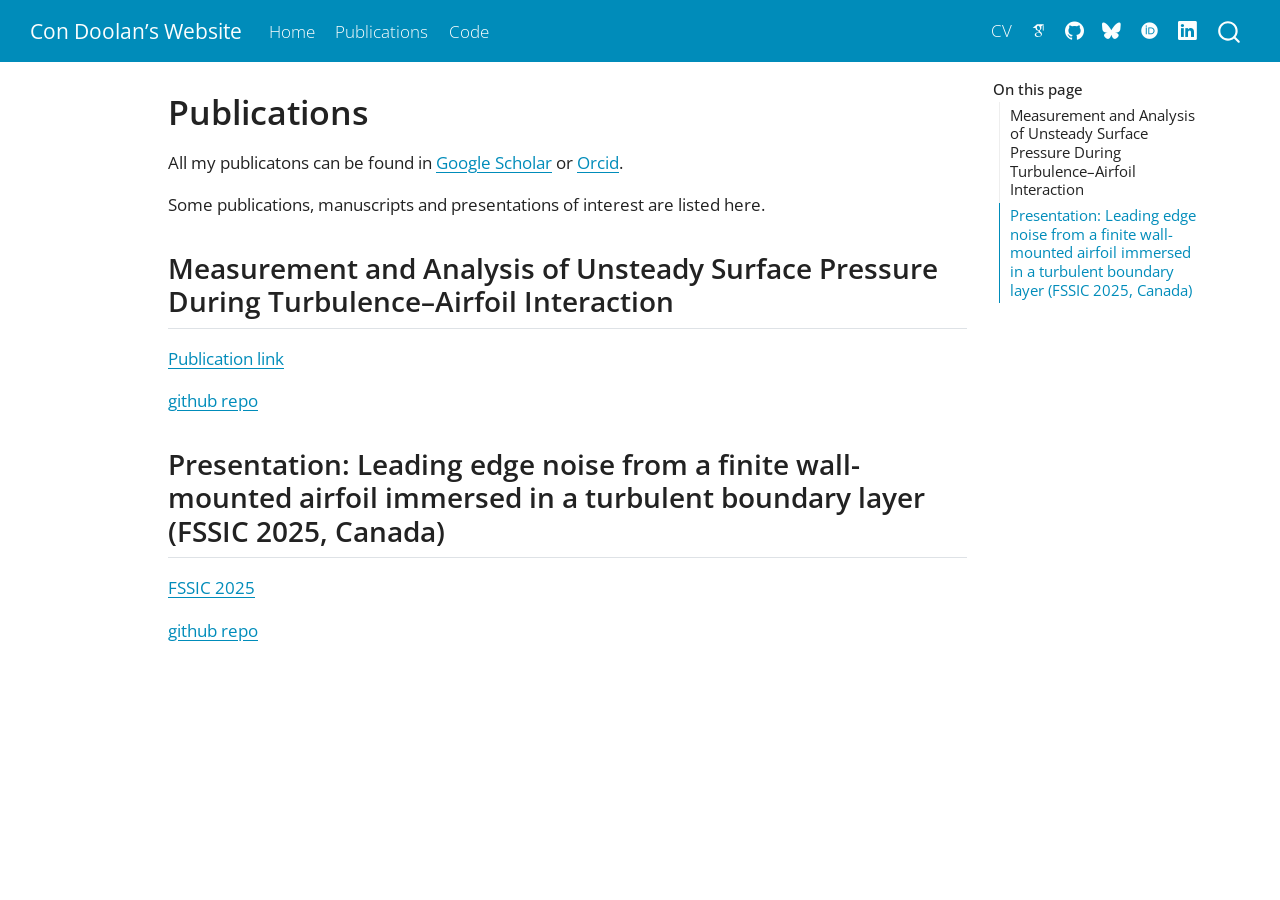
==== docs/papers.html @ ae66704a "Publish site to docs/" ====
<!DOCTYPE html>
<html xmlns="http://www.w3.org/1999/xhtml" lang="en" xml:lang="en"><head>

<meta charset="utf-8">
<meta name="generator" content="quarto-1.10.18">

<meta name="viewport" content="width=device-width, initial-scale=1.0, user-scalable=yes">

<meta name="author" content="Prof Con Doolan">
<meta name="description" content="Academic Website for Con Doolan">

<title>Publications – Con Doolan’s Website</title>
<style>
/* Default styles provided by pandoc.
** See https://pandoc.org/MANUAL.html#variables-for-html for config info.
*/
span.smallcaps{font-variant: small-caps;}
div.columns{display: flex; gap: 1.5em;}
div.column{flex: auto;}
@media screen {
div.columns{gap: min(4vw, 1.5em);}
div.column{overflow-x: auto;}
}
div.hanging-indent{margin-left: 1.5em; text-indent: -1.5em;}
ul.task-list{list-style: none;}
ul.task-list li input[type="checkbox"] {
  width: 0.8em;
  margin: 0 0.8em 0.2em -1em; /* quarto-specific, see https://github.com/quarto-dev/quarto-cli/issues/4556 */ 
  vertical-align: middle;
}
</style>


<script src="site_libs/quarto-nav/quarto-nav.js"></script>
<script src="site_libs/quarto-nav/headroom.min.js"></script>
<script src="site_libs/clipboard/clipboard.min.js"></script>
<script src="site_libs/quarto-search/autocomplete.umd.js"></script>
<script src="site_libs/quarto-search/fuse.min.js"></script>
<script src="site_libs/quarto-search/quarto-search.js"></script>
<meta name="quarto:offset" content="./">
<script src="site_libs/quarto-html/quarto.js" type="module"></script>
<script src="site_libs/quarto-html/tabsets/tabsets.js" type="module"></script>
<script src="site_libs/quarto-html/popper.min.js"></script>
<script src="site_libs/quarto-html/tippy.umd.min.js"></script>
<script src="site_libs/quarto-html/anchor.min.js"></script>
<link href="site_libs/quarto-html/tippy.css" rel="stylesheet">
<link href="site_libs/quarto-html/quarto-syntax-highlighting-64a204ab8560d761af7679ceaba22944.css" rel="stylesheet" id="quarto-text-highlighting-styles">
<script src="site_libs/bootstrap/bootstrap.min.js"></script>
<link href="site_libs/bootstrap/bootstrap-icons.css" rel="stylesheet">
<link href="site_libs/bootstrap/bootstrap-bf033f26103438f8c76aa011f4823746.min.css" rel="stylesheet" append-hash="true" id="quarto-bootstrap" data-mode="light">
<link href="site_libs/quarto-contrib/academicons-1.9.4/all.css" rel="stylesheet">
<link href="site_libs/quarto-contrib/academicons-1.9.4/size.css" rel="stylesheet">
<script id="quarto-search-options" type="application/json">{
  "location": "navbar",
  "copy-button": false,
  "collapse-after": 3,
  "panel-placement": "end",
  "type": "overlay",
  "limit": 50,
  "keyboard-shortcut": [
    "f",
    "/",
    "s"
  ],
  "show-item-context": false,
  "language": {
    "search-no-results-text": "No results",
    "search-matching-documents-text": "matching documents",
    "search-copy-link-title": "Copy link to search",
    "search-hide-matches-text": "Hide additional matches",
    "search-more-match-text": "more match in this document",
    "search-more-matches-text": "more matches in this document",
    "search-clear-button-title": "Clear",
    "search-text-placeholder": "",
    "search-detached-cancel-button-title": "Cancel",
    "search-submit-button-title": "Submit",
    "search-label": "Search"
  }
}</script>


<link rel="stylesheet" href="styles.css">
<meta property="og:title" content="Publications – Con Doolan’s Website">
<meta property="og:description" content="Prof Con Doolan’s Website">
<meta property="og:image" content="https://quarto.org/quarto.png">
<meta property="og:site_name" content="Con Doolan’s Website">
</head>

<body class="nav-fixed quarto-light">

<div id="quarto-search-results"></div>
  <header id="quarto-header" class="headroom fixed-top">
    <nav class="navbar navbar-expand-lg " data-bs-theme="dark">
      <div class="navbar-container container-fluid">
      <div class="navbar-brand-container mx-auto">
    <a class="navbar-brand" href="./index.html">
    <span class="navbar-title">Con Doolan’s Website</span>
    </a>
  </div>
            <div id="quarto-search" class="" title="Search"></div>
          <button class="navbar-toggler" type="button" data-bs-toggle="collapse" data-bs-target="#navbarCollapse" aria-controls="navbarCollapse" role="menu" aria-expanded="false" aria-label="Toggle navigation" onclick="if (window.quartoToggleHeadroom) { window.quartoToggleHeadroom(); }">
  <span class="navbar-toggler-icon"></span>
</button>
          <div class="collapse navbar-collapse" id="navbarCollapse">
            <ul class="navbar-nav navbar-nav-scroll me-auto">
  <li class="nav-item">
    <a class="nav-link" href="./index.html"> 
<span class="menu-text">Home</span></a>
  </li>  
  <li class="nav-item">
    <a class="nav-link active" href="./papers.html" aria-current="page"> 
<span class="menu-text">Publications</span></a>
  </li>  
  <li class="nav-item">
    <a class="nav-link" href="./code.html"> 
<span class="menu-text">Code</span></a>
  </li>  
</ul>
            <ul class="navbar-nav navbar-nav-scroll ms-auto">
  <li class="nav-item">
    <a class="nav-link" href="./files/CV.html"> 
<span class="menu-text">CV</span></a>
  </li>  
  <li class="nav-item">
    <a class="nav-link" href="https://scholar.google.com.au/citations?user=IQULbjsAAAAJ&amp;hl=en" target="_blank"> 
<span class="menu-text"><i class="ai  ai-google-scholar" aria-label="google-scholar"></i></span></a>
  </li>  
  <li class="nav-item compact">
    <a class="nav-link" href="https://github.com/condoolan/" target="_blank"> <i class="bi bi-github" role="img">
</i> 
<span class="menu-text"></span></a>
  </li>  
  <li class="nav-item compact">
    <a class="nav-link" href="https://bsky.app/profile/condoolan.bsky.social" target="_blank"> <i class="bi bi-bluesky" role="img">
</i> 
<span class="menu-text"></span></a>
  </li>  
  <li class="nav-item">
    <a class="nav-link" href="https://orcid.org/0000-0002-1261-6035" target="_blank"> 
<span class="menu-text"><i class="ai  ai-orcid" aria-label="orcid"></i></span></a>
  </li>  
  <li class="nav-item compact">
    <a class="nav-link" href="https://www.linkedin.com/in/condoolan/"> <i class="bi bi-linkedin" role="img">
</i> 
<span class="menu-text"></span></a>
  </li>  
</ul>
          </div> <!-- /navcollapse -->
            <div class="quarto-navbar-tools">
</div>
      </div> <!-- /container-fluid -->
    </nav>
</header>
<!-- content -->
<div id="quarto-content" class="quarto-container page-columns page-rows-contents page-layout-article page-navbar">
<!-- sidebar -->
<!-- margin-sidebar -->
    <div id="quarto-margin-sidebar" class="sidebar margin-sidebar">
        <nav id="TOC" role="doc-toc" class="toc-active">
    <h2 id="toc-title">On this page</h2>
   
  <ul>
  <li><a href="#measurement-and-analysis-of-unsteady-surface-pressure-during-turbulenceairfoil-interaction" id="toc-measurement-and-analysis-of-unsteady-surface-pressure-during-turbulenceairfoil-interaction" class="nav-link active" data-scroll-target="#measurement-and-analysis-of-unsteady-surface-pressure-during-turbulenceairfoil-interaction">Measurement and Analysis of Unsteady Surface Pressure During Turbulence–Airfoil Interaction</a></li>
  <li><a href="#presentation-leading-edge-noise-from-a-finite-wall-mounted-airfoil-immersed-in-a-turbulent-boundary-layer-fssic-2025-canada" id="toc-presentation-leading-edge-noise-from-a-finite-wall-mounted-airfoil-immersed-in-a-turbulent-boundary-layer-fssic-2025-canada" class="nav-link" data-scroll-target="#presentation-leading-edge-noise-from-a-finite-wall-mounted-airfoil-immersed-in-a-turbulent-boundary-layer-fssic-2025-canada">Presentation: Leading edge noise from a finite wall-mounted airfoil immersed in a turbulent boundary layer (FSSIC 2025, Canada)</a></li>
  </ul>
</nav>
    </div>
<!-- main -->
<main class="content" id="quarto-document-content">

<header id="title-block-header" class="quarto-title-block default">
<div class="quarto-title">
<h1 class="title">Publications</h1>
</div>



<div class="quarto-title-meta">

    
  
    
  </div>
  


</header>


<p>All my publicatons can be found in <a href="https://scholar.google.com.au/citations?user=IQULbjsAAAAJ&amp;hl=en">Google Scholar</a> or <a href="https://orcid.org/0000-0002-1261-6035">Orcid</a>.</p>
<p>Some publications, manuscripts and presentations of interest are listed here.</p>
<section id="measurement-and-analysis-of-unsteady-surface-pressure-during-turbulenceairfoil-interaction" class="level2">
<h2 class="anchored" data-anchor-id="measurement-and-analysis-of-unsteady-surface-pressure-during-turbulenceairfoil-interaction">Measurement and Analysis of Unsteady Surface Pressure During Turbulence–Airfoil Interaction</h2>
<p><a href="https://arc.aiaa.org/doi/10.2514/1.J066488" target="_blank">Publication link</a></p>
<p><a href="https://github.com/condoolan/Pubs/tree/main/AIAA_2025" target="_blank">github repo</a></p>
</section>
<section id="presentation-leading-edge-noise-from-a-finite-wall-mounted-airfoil-immersed-in-a-turbulent-boundary-layer-fssic-2025-canada" class="level2">
<h2 class="anchored" data-anchor-id="presentation-leading-edge-noise-from-a-finite-wall-mounted-airfoil-immersed-in-a-turbulent-boundary-layer-fssic-2025-canada">Presentation: Leading edge noise from a finite wall-mounted airfoil immersed in a turbulent boundary layer (FSSIC 2025, Canada)</h2>
<p><a href="https://fssic2025.com/">FSSIC 2025</a></p>
<p><a href="https://github.com/condoolan/Pubs/tree/main/FSSIC_25">github repo</a></p>
<!--[Research](res_papers.qmd)


[Learning](learning_papers.qmd)

Here are some papers with full docs-->


</section>

</main> <!-- /main -->
<script id="quarto-html-after-body" type="application/javascript">
  window.document.addEventListener("DOMContentLoaded", function (event) {
    const icon = "";
    const anchorJS = new window.AnchorJS();
    anchorJS.options = {
      placement: 'right',
      icon: icon
    };
    anchorJS.add('.anchored');
    const isCodeAnnotation = (el) => {
      for (const clz of el.classList) {
        if (clz.startsWith('code-annotation-')) {                     
          return true;
        }
      }
      return false;
    }
    const onCopySuccess = function(e) {
      // button target
      const button = e.trigger;
      // don't keep focus
      button.blur();
      // flash "checked"
      button.classList.add('code-copy-button-checked');
      var currentTitle = button.getAttribute("title");
      button.setAttribute("title", "Copied!");
      let tooltip;
      if (window.bootstrap) {
        button.setAttribute("data-bs-toggle", "tooltip");
        button.setAttribute("data-bs-placement", "left");
        button.setAttribute("data-bs-title", "Copied!");
        tooltip = new bootstrap.Tooltip(button, 
          { trigger: "manual", 
            customClass: "code-copy-button-tooltip",
            offset: [0, -8]});
        tooltip.show();    
      }
      setTimeout(function() {
        if (tooltip) {
          tooltip.hide();
          button.removeAttribute("data-bs-title");
          button.removeAttribute("data-bs-toggle");
          button.removeAttribute("data-bs-placement");
        }
        button.setAttribute("title", currentTitle);
        button.classList.remove('code-copy-button-checked');
      }, 1000);
      // clear code selection
      e.clearSelection();
    }
    const getTextToCopy = function(trigger) {
      const outerScaffold = trigger.parentElement.cloneNode(true);
      const codeEl = outerScaffold.querySelector('code');
      for (const childEl of codeEl.children) {
        if (isCodeAnnotation(childEl)) {
          childEl.remove();
        }
      }
      return codeEl.innerText;
    }
    const clipboard = new window.ClipboardJS('.code-copy-button:not([data-in-quarto-modal])', {
      text: getTextToCopy
    });
    clipboard.on('success', onCopySuccess);
    if (window.document.getElementById('quarto-embedded-source-code-modal')) {
      const clipboardModal = new window.ClipboardJS('.code-copy-button[data-in-quarto-modal]', {
        text: getTextToCopy,
        container: window.document.getElementById('quarto-embedded-source-code-modal')
      });
      clipboardModal.on('success', onCopySuccess);
    }
      var localhostRegex = new RegExp(/^(?:http|https):\/\/localhost\:?[0-9]*\//);
      var mailtoRegex = new RegExp(/^mailto:/);
        var filterRegex = new RegExp('/' + window.location.host + '/');
      var isInternal = (href) => {
          return filterRegex.test(href) || localhostRegex.test(href) || mailtoRegex.test(href);
      }
      // Inspect non-navigation links and adorn them if external
     var links = window.document.querySelectorAll('a[href]:not(.nav-link):not(.navbar-brand):not(.toc-action):not(.sidebar-link):not(.sidebar-item-toggle):not(.pagination-link):not(.no-external):not([aria-hidden]):not(.dropdown-item):not(.quarto-navigation-tool):not(.about-link)');
      for (var i=0; i<links.length; i++) {
        const link = links[i];
        if (!isInternal(link.href)) {
          // undo the damage that might have been done by quarto-nav.js in the case of
          // links that we want to consider external
          if (link.dataset.originalHref !== undefined) {
            link.href = link.dataset.originalHref;
          }
        }
      }
    function tippyHover(el, contentFn, onTriggerFn, onUntriggerFn) {
      const config = {
        allowHTML: true,
        maxWidth: 500,
        delay: 100,
        arrow: false,
        appendTo: function(el) {
            return el.parentElement;
        },
        interactive: true,
        interactiveBorder: 10,
        theme: 'quarto',
        placement: 'bottom-start',
      };
      if (contentFn) {
        config.content = contentFn;
      }
      if (onTriggerFn) {
        config.onTrigger = onTriggerFn;
      }
      if (onUntriggerFn) {
        config.onUntrigger = onUntriggerFn;
      }
      window.tippy(el, config); 
    }
    const noterefs = window.document.querySelectorAll('a[role="doc-noteref"]');
    for (var i=0; i<noterefs.length; i++) {
      const ref = noterefs[i];
      tippyHover(ref, function() {
        // use id or data attribute instead here
        let href = ref.getAttribute('data-footnote-href') || ref.getAttribute('href');
        try { href = new URL(href).hash; } catch {}
        const id = href.replace(/^#\/?/, "");
        const note = window.document.getElementById(id);
        if (note) {
          return note.innerHTML;
        } else {
          return "";
        }
      });
    }
    const xrefs = window.document.querySelectorAll('a.quarto-xref');
    const processXRef = (id, note) => {
      // Strip column container classes
      const stripColumnClz = (el) => {
        el.classList.remove("page-full", "page-columns");
        if (el.children) {
          for (const child of el.children) {
            stripColumnClz(child);
          }
        }
      }
      stripColumnClz(note)
      if (id === null || id.startsWith('sec-')) {
        // Special case sections, only their first couple elements
        const container = document.createElement("div");
        if (note.children && note.children.length > 2) {
          container.appendChild(note.children[0].cloneNode(true));
          for (let i = 1; i < note.children.length; i++) {
            const child = note.children[i];
            if (child.tagName === "P" && child.innerText === "") {
              continue;
            } else {
              container.appendChild(child.cloneNode(true));
              break;
            }
          }
          if (window.Quarto?.typesetMath) {
            window.Quarto.typesetMath(container);
          }
          return container.innerHTML
        } else {
          if (window.Quarto?.typesetMath) {
            window.Quarto.typesetMath(note);
          }
          return note.innerHTML;
        }
      } else {
        // Remove any anchor links if they are present
        const anchorLink = note.querySelector('a.anchorjs-link');
        if (anchorLink) {
          anchorLink.remove();
        }
        if (window.Quarto?.typesetMath) {
          window.Quarto.typesetMath(note);
        }
        if (note.classList.contains("callout")) {
          return note.outerHTML;
        } else {
          return note.innerHTML;
        }
      }
    }
    for (var i=0; i<xrefs.length; i++) {
      const xref = xrefs[i];
      tippyHover(xref, undefined, function(instance) {
        instance.disable();
        let url = xref.getAttribute('href');
        let hash = undefined; 
        if (url.startsWith('#')) {
          hash = url;
        } else {
          try { hash = new URL(url).hash; } catch {}
        }
        if (hash) {
          const id = hash.replace(/^#\/?/, "");
          const note = window.document.getElementById(id);
          if (note !== null) {
            try {
              const html = processXRef(id, note.cloneNode(true));
              instance.setContent(html);
            } finally {
              instance.enable();
              instance.show();
            }
          } else {
            // See if we can fetch this
            fetch(url.split('#')[0])
            .then(res => res.text())
            .then(html => {
              const parser = new DOMParser();
              const htmlDoc = parser.parseFromString(html, "text/html");
              const note = htmlDoc.getElementById(id);
              if (note !== null) {
                const html = processXRef(id, note);
                instance.setContent(html);
              } 
            }).finally(() => {
              instance.enable();
              instance.show();
            });
          }
        } else {
          // See if we can fetch a full url (with no hash to target)
          // This is a special case and we should probably do some content thinning / targeting
          fetch(url)
          .then(res => res.text())
          .then(html => {
            const parser = new DOMParser();
            const htmlDoc = parser.parseFromString(html, "text/html");
            const note = htmlDoc.querySelector('main.content');
            if (note !== null) {
              // This should only happen for chapter cross references
              // (since there is no id in the URL)
              // remove the first header
              if (note.children.length > 0 && note.children[0].tagName === "HEADER") {
                note.children[0].remove();
              }
              const html = processXRef(null, note);
              instance.setContent(html);
            } 
          }).finally(() => {
            instance.enable();
            instance.show();
          });
        }
      }, function(instance) {
      });
    }
        let selectedAnnoteEl;
        const selectorForAnnotation = ( cell, annotation) => {
          let cellAttr = 'data-code-cell="' + cell + '"';
          let lineAttr = 'data-code-annotation="' +  annotation + '"';
          const selector = 'span[' + cellAttr + '][' + lineAttr + ']';
          return selector;
        }
        const selectCodeLines = (annoteEl) => {
          const doc = window.document;
          const targetCell = annoteEl.getAttribute("data-target-cell");
          const targetAnnotation = annoteEl.getAttribute("data-target-annotation");
          const annoteSpan = window.document.querySelector(selectorForAnnotation(targetCell, targetAnnotation));
          const lines = annoteSpan.getAttribute("data-code-lines").split(",");
          const lineIds = lines.map((line) => {
            return targetCell + "-" + line;
          })
          let top = null;
          let height = null;
          let parent = null;
          if (lineIds.length > 0) {
              //compute the position of the single el (top and bottom and make a div)
              const el = window.document.getElementById(lineIds[0]);
              top = el.offsetTop;
              height = el.offsetHeight;
              parent = el.parentElement.parentElement;
            if (lineIds.length > 1) {
              const lastEl = window.document.getElementById(lineIds[lineIds.length - 1]);
              const bottom = lastEl.offsetTop + lastEl.offsetHeight;
              height = bottom - top;
            }
            if (top !== null && height !== null && parent !== null) {
              // cook up a div (if necessary) and position it 
              let div = window.document.getElementById("code-annotation-line-highlight");
              if (div === null) {
                div = window.document.createElement("div");
                div.setAttribute("id", "code-annotation-line-highlight");
                div.style.position = 'absolute';
                parent.appendChild(div);
              }
              div.style.top = top - 2 + "px";
              div.style.height = height + 4 + "px";
              div.style.left = 0;
              let gutterDiv = window.document.getElementById("code-annotation-line-highlight-gutter");
              if (gutterDiv === null) {
                gutterDiv = window.document.createElement("div");
                gutterDiv.setAttribute("id", "code-annotation-line-highlight-gutter");
                gutterDiv.style.position = 'absolute';
                const codeCell = window.document.getElementById(targetCell);
                const gutter = codeCell.querySelector('.code-annotation-gutter');
                gutter.appendChild(gutterDiv);
              }
              gutterDiv.style.top = top - 2 + "px";
              gutterDiv.style.height = height + 4 + "px";
            }
            selectedAnnoteEl = annoteEl;
          }
        };
        const unselectCodeLines = () => {
          const elementsIds = ["code-annotation-line-highlight", "code-annotation-line-highlight-gutter"];
          elementsIds.forEach((elId) => {
            const div = window.document.getElementById(elId);
            if (div) {
              div.remove();
            }
          });
          selectedAnnoteEl = undefined;
        };
          // Handle positioning of the toggle
      window.addEventListener(
        "resize",
        throttle(() => {
          elRect = undefined;
          if (selectedAnnoteEl) {
            selectCodeLines(selectedAnnoteEl);
          }
        }, 10)
      );
      function throttle(fn, ms) {
      let throttle = false;
      let timer;
        return (...args) => {
          if(!throttle) { // first call gets through
              fn.apply(this, args);
              throttle = true;
          } else { // all the others get throttled
              if(timer) clearTimeout(timer); // cancel #2
              timer = setTimeout(() => {
                fn.apply(this, args);
                timer = throttle = false;
              }, ms);
          }
        };
      }
        // Attach click handler to the DT
        const annoteDls = window.document.querySelectorAll('dt[data-target-cell]');
        for (const annoteDlNode of annoteDls) {
          annoteDlNode.addEventListener('click', (event) => {
            const clickedEl = event.target;
            if (clickedEl !== selectedAnnoteEl) {
              unselectCodeLines();
              const activeEl = window.document.querySelector('dt[data-target-cell].code-annotation-active');
              if (activeEl) {
                activeEl.classList.remove('code-annotation-active');
              }
              selectCodeLines(clickedEl);
              clickedEl.classList.add('code-annotation-active');
            } else {
              // Unselect the line
              unselectCodeLines();
              clickedEl.classList.remove('code-annotation-active');
            }
          });
        }
    const findCites = (el) => {
      const parentEl = el.parentElement;
      if (parentEl) {
        const cites = parentEl.dataset.cites;
        if (cites) {
          return {
            el,
            cites: cites.split(' ')
          };
        } else {
          return findCites(el.parentElement)
        }
      } else {
        return undefined;
      }
    };
    var bibliorefs = window.document.querySelectorAll('a[role="doc-biblioref"]');
    for (var i=0; i<bibliorefs.length; i++) {
      const ref = bibliorefs[i];
      const citeInfo = findCites(ref);
      if (citeInfo) {
        tippyHover(citeInfo.el, function() {
          var popup = window.document.createElement('div');
          citeInfo.cites.forEach(function(cite) {
            var citeDiv = window.document.createElement('div');
            citeDiv.classList.add('hanging-indent');
            citeDiv.classList.add('csl-entry');
            var biblioDiv = window.document.getElementById('ref-' + cite);
            if (biblioDiv) {
              citeDiv.innerHTML = biblioDiv.innerHTML;
            }
            popup.appendChild(citeDiv);
          });
          return popup.innerHTML;
        });
      }
    }
  });
  </script>
</div> <!-- /content -->




</body></html>
---- docs/site_libs/quarto-html/tippy.css ----
.tippy-box[data-animation=fade][data-state=hidden]{opacity:0}[data-tippy-root]{max-width:calc(100vw - 10px)}.tippy-box{position:relative;background-color:#333;color:#fff;border-radius:4px;font-size:14px;line-height:1.4;white-space:normal;outline:0;transition-property:transform,visibility,opacity}.tippy-box[data-placement^=top]>.tippy-arrow{bottom:0}.tippy-box[data-placement^=top]>.tippy-arrow:before{bottom:-7px;left:0;border-width:8px 8px 0;border-top-color:initial;transform-origin:center top}.tippy-box[data-placement^=bottom]>.tippy-arrow{top:0}.tippy-box[data-placement^=bottom]>.tippy-arrow:before{top:-7px;left:0;border-width:0 8px 8px;border-bottom-color:initial;transform-origin:center bottom}.tippy-box[data-placement^=left]>.tippy-arrow{right:0}.tippy-box[data-placement^=left]>.tippy-arrow:before{border-width:8px 0 8px 8px;border-left-color:initial;right:-7px;transform-origin:center left}.tippy-box[data-placement^=right]>.tippy-arrow{left:0}.tippy-box[data-placement^=right]>.tippy-arrow:before{left:-7px;border-width:8px 8px 8px 0;border-right-color:initial;transform-origin:center right}.tippy-box[data-inertia][data-state=visible]{transition-timing-function:cubic-bezier(.54,1.5,.38,1.11)}.tippy-arrow{width:16px;height:16px;color:#333}.tippy-arrow:before{content:"";position:absolute;border-color:transparent;border-style:solid}.tippy-content{position:relative;padding:5px 9px;z-index:1}
---- docs/site_libs/quarto-html/quarto-syntax-highlighting-64a204ab8560d761af7679ceaba22944.css ----
/* quarto syntax highlight colors */
:root {
  --quarto-hl-ot-color: #003B4F;
  --quarto-hl-at-color: #657422;
  --quarto-hl-ss-color: #20794D;
  --quarto-hl-an-color: #5E5E5E;
  --quarto-hl-fu-color: #4758AB;
  --quarto-hl-st-color: #20794D;
  --quarto-hl-cf-color: #003B4F;
  --quarto-hl-op-color: #5E5E5E;
  --quarto-hl-er-color: #AD0000;
  --quarto-hl-bn-color: #AD0000;
  --quarto-hl-al-color: #AD0000;
  --quarto-hl-va-color: #111111;
  --quarto-hl-bu-color: inherit;
  --quarto-hl-ex-color: inherit;
  --quarto-hl-pp-color: #AD0000;
  --quarto-hl-in-color: #5E5E5E;
  --quarto-hl-vs-color: #20794D;
  --quarto-hl-wa-color: #5E5E5E;
  --quarto-hl-do-color: #5E5E5E;
  --quarto-hl-im-color: #00769E;
  --quarto-hl-ch-color: #20794D;
  --quarto-hl-dt-color: #AD0000;
  --quarto-hl-fl-color: #AD0000;
  --quarto-hl-co-color: #5E5E5E;
  --quarto-hl-cv-color: #5E5E5E;
  --quarto-hl-cn-color: #8f5902;
  --quarto-hl-sc-color: #5E5E5E;
  --quarto-hl-dv-color: #AD0000;
  --quarto-hl-kw-color: #003B4F;
}

/* other quarto variables */
:root {
  --quarto-font-monospace: SFMono-Regular, Menlo, Monaco, Consolas, "Liberation Mono", "Courier New", monospace;
}

/* syntax highlight based on Pandoc's rules */
pre > code.sourceCode > span {
  color: #003B4F;
}

code.sourceCode > span {
  color: #003B4F;
}

div.sourceCode,
div.sourceCode pre.sourceCode {
  color: #003B4F;
}

/* Normal */
code span {
  color: #003B4F;
}

/* Alert */
code span.al {
  color: #AD0000;
  font-style: inherit;
}

/* Annotation */
code span.an {
  color: #5E5E5E;
  font-style: inherit;
}

/* Attribute */
code span.at {
  color: #657422;
  font-style: inherit;
}

/* BaseN */
code span.bn {
  color: #AD0000;
  font-style: inherit;
}

/* BuiltIn */
code span.bu {
  font-style: inherit;
}

/* ControlFlow */
code span.cf {
  color: #003B4F;
  font-weight: bold;
  font-style: inherit;
}

/* Char */
code span.ch {
  color: #20794D;
  font-style: inherit;
}

/* Constant */
code span.cn {
  color: #8f5902;
  font-style: inherit;
}

/* Comment */
code span.co {
  color: #5E5E5E;
  font-style: inherit;
}

/* CommentVar */
code span.cv {
  color: #5E5E5E;
  font-style: italic;
}

/* Documentation */
code span.do {
  color: #5E5E5E;
  font-style: italic;
}

/* DataType */
code span.dt {
  color: #AD0000;
  font-style: inherit;
}

/* DecVal */
code span.dv {
  color: #AD0000;
  font-style: inherit;
}

/* Error */
code span.er {
  color: #AD0000;
  font-style: inherit;
}

/* Extension */
code span.ex {
  font-style: inherit;
}

/* Float */
code span.fl {
  color: #AD0000;
  font-style: inherit;
}

/* Function */
code span.fu {
  color: #4758AB;
  font-style: inherit;
}

/* Import */
code span.im {
  color: #00769E;
  font-style: inherit;
}

/* Information */
code span.in {
  color: #5E5E5E;
  font-style: inherit;
}

/* Keyword */
code span.kw {
  color: #003B4F;
  font-weight: bold;
  font-style: inherit;
}

/* Operator */
code span.op {
  color: #5E5E5E;
  font-style: inherit;
}

/* Other */
code span.ot {
  color: #003B4F;
  font-style: inherit;
}

/* Preprocessor */
code span.pp {
  color: #AD0000;
  font-style: inherit;
}

/* SpecialChar */
code span.sc {
  color: #5E5E5E;
  font-style: inherit;
}

/* SpecialString */
code span.ss {
  color: #20794D;
  font-style: inherit;
}

/* String */
code span.st {
  color: #20794D;
  font-style: inherit;
}

/* Variable */
code span.va {
  color: #111111;
  font-style: inherit;
}

/* VerbatimString */
code span.vs {
  color: #20794D;
  font-style: inherit;
}

/* Warning */
code span.wa {
  color: #5E5E5E;
  font-style: italic;
}

.prevent-inlining {
  content: "</";
}

/*# sourceMappingURL=9d8d5bb603a83b8298b89080a598c93b.css.map */
---- docs/site_libs/quarto-contrib/academicons-1.9.4/all.css ----
/*
 *  Academicons 1.9.4 by James Walsh (https://github.com/jpswalsh) and Katja Bercic (https://github.com/katjabercic)
 *  Fonts generated using FontForge - https://fontforge.org
 *  Square icons designed to be used alongside Font Awesome square icons - https://fortawesome.github.io/Font-Awesome/
 *  Licenses - Font: SIL OFL 1.1, CSS: MIT License
 */
@font-face {
  font-family: 'Academicons';
  font-style: normal;
  font-weight: 400;
  font-display: block;
  src: url('1e21o67/academicons.eot');
  src: url('1e21o67/academicons.eot') format('embedded-opentype'),
    url('1e21o67/academicons.ttf') format('truetype'),
    url('1e21o67/academicons.woff') format('woff'),
    url('1e21o67/academicons.svg') format('svg');
}

.ai {
  font-family: 'Academicons';
  font-weight: 400;
  -moz-osx-font-smoothing: grayscale;
  -webkit-font-smoothing: antialiased;
  display: inline-block;
  font-style: normal;
  font-variant: normal;
  text-rendering: auto;
  line-height: 1;
}

.ai-academia:before {
  content: "\e9af";
}

.ai-academia-square:before {
  content: "\e93d";
}

.ai-acclaim:before {
  content: "\e92e";
}

.ai-acclaim-square:before {
  content: "\e93a";
}

.ai-acm:before {
  content: "\e93c";
}

.ai-acm-square:before {
  content: "\e95d";
}

.ai-acmdl:before {
  content: "\e96a";
}

.ai-acmdl-square:before {
  content: "\e9d3";
}

.ai-ads:before {
  content: "\e9cb";
}

.ai-ads-square:before {
  content: "\e94a";
}

.ai-africarxiv:before {
  content: "\e91b";
}

.ai-africarxiv-square:before {
  content: "\e90b";
}

.ai-archive:before {
  content: "\e955";
}

.ai-archive-square:before {
  content: "\e956";
}

.ai-arxiv:before {
  content: "\e974";
}

.ai-arxiv-square:before {
  content: "\e9a6";
}

.ai-biorxiv:before {
  content: "\e9a2";
}

.ai-biorxiv-square:before {
  content: "\e98b";
}

.ai-ceur:before {
  content: "\e96d";
}

.ai-ceur-square:before {
  content: "\e92f";
}

.ai-ciencia-vitae:before {
  content: "\e912";
}

.ai-ciencia-vitae-square:before {
  content: "\e913";
}

.ai-clarivate:before {
  content: "\e924";
}

.ai-clarivate-square:before {
  content: "\e925";
}

.ai-closed-access:before {
  content: "\e942";
}

.ai-closed-access-square:before {
  content: "\e943";
}

.ai-conversation:before {
  content: "\e94c";
}

.ai-conversation-square:before {
  content: "\e915";
}

.ai-coursera:before {
  content: "\e95f";
}

.ai-coursera-square:before {
  content: "\e97f";
}

.ai-crossref:before {
  content: "\e918";
}

.ai-crossref-square:before {
  content: "\e919";
}

.ai-cv:before {
  content: "\e9a5";
}

.ai-cv-square:before {
  content: "\e90a";
}

.ai-datacite:before {
  content: "\e91c";
}

.ai-datacite-square:before {
  content: "\e91d";
}

.ai-dataverse:before {
  content: "\e9f7";
}

.ai-dataverse-square:before {
  content: "\e9e4";
}

.ai-dblp:before {
  content: "\e94f";
}

.ai-dblp-square:before {
  content: "\e93f";
}

.ai-depsy:before {
  content: "\e97a";
}

.ai-depsy-square:before {
  content: "\e94b";
}

.ai-doi:before {
  content: "\e97e";
}

.ai-doi-square:before {
  content: "\e98f";
}

.ai-dryad:before {
  content: "\e97c";
}

.ai-dryad-square:before {
  content: "\e98c";
}

.ai-elsevier:before {
  content: "\e961";
}

.ai-elsevier-square:before {
  content: "\e910";
}

.ai-figshare:before {
  content: "\e981";
}

.ai-figshare-square:before {
  content: "\e9e7";
}

.ai-google-scholar:before {
  content: "\e9d4";
}

.ai-google-scholar-square:before {
  content: "\e9f9";
}

.ai-hal:before {
  content: "\e92c";
}

.ai-hal-square:before {
  content: "\e92d";
}

.ai-hypothesis:before {
  content: "\e95a";
}

.ai-hypothesis-square:before {
  content: "\e95b";
}

.ai-ideas-repec:before {
  content: "\e9ed";
}

.ai-ideas-repec-square:before {
  content: "\e9f8";
}

.ai-ieee:before {
  content: "\e929";
}

.ai-ieee-square:before {
  content: "\e9b9";
}

.ai-impactstory:before {
  content: "\e9cf";
}

.ai-impactstory-square:before {
  content: "\e9aa";
}

.ai-inaturalist:before {
  content: "\e900";
}

.ai-inaturalist-square:before {
  content: "\e901";
}

.ai-inpn:before {
  content: "\e902";
}

.ai-inpn-square:before {
  content: "\e903";
}

.ai-inspire:before {
  content: "\e9e9";
}

.ai-inspire-square:before {
  content: "\e9fe";
}

.ai-isidore:before {
  content: "\e936";
}

.ai-isidore-square:before {
  content: "\e954";
}

.ai-isni:before {
  content: "\e957";
}

.ai-isni-square:before {
  content: "\e958";
}

.ai-jstor:before {
  content: "\e938";
}

.ai-jstor-square:before {
  content: "\e944";
}

.ai-lattes:before {
  content: "\e9b3";
}

.ai-lattes-square:before {
  content: "\e99c";
}

.ai-mathoverflow:before {
  content: "\e9f6";
}

.ai-mathoverflow-square:before {
  content: "\e97b";
}

.ai-mendeley:before {
  content: "\e9f0";
}

.ai-mendeley-square:before {
  content: "\e9f3";
}

.ai-moodle:before {
  content: "\e907";
}

.ai-moodle-square:before {
  content: "\e908";
}

.ai-mtmt:before {
  content: "\e950";
}

.ai-mtmt-square:before {
  content: "\e951";
}

.ai-nakala:before {
  content: "\e940";
}

.ai-nakala-square:before {
  content: "\e941";
}

.ai-obp:before {
  content: "\e92a";
}

.ai-obp-square:before {
  content: "\e92b";
}

.ai-open-access:before {
  content: "\e939";
}

.ai-open-access-square:before {
  content: "\e9f4";
}

.ai-open-data:before {
  content: "\e966";
}

.ai-open-data-square:before {
  content: "\e967";
}

.ai-open-materials:before {
  content: "\e968";
}

.ai-open-materials-square:before {
  content: "\e969";
}

.ai-openedition:before {
  content: "\e946";
}

.ai-openedition-square:before {
  content: "\e947";
}

.ai-orcid:before {
  content: "\e9d9";
}

.ai-orcid-square:before {
  content: "\e9c3";
}

.ai-osf:before {
  content: "\e9ef";
}

.ai-osf-square:before {
  content: "\e931";
}

.ai-overleaf:before {
  content: "\e914";
}

.ai-overleaf-square:before {
  content: "\e98d";
}

.ai-philpapers:before {
  content: "\e98a";
}

.ai-philpapers-square:before {
  content: "\e96f";
}

.ai-piazza:before {
  content: "\e99a";
}

.ai-piazza-square:before {
  content: "\e90c";
}

.ai-preregistered:before {
  content: "\e906";
}

.ai-preregistered-square:before {
  content: "\e96b";
}

.ai-protocols:before {
  content: "\e952";
}

.ai-protocols-square:before {
  content: "\e953";
}

.ai-psyarxiv:before {
  content: "\e90e";
}

.ai-psyarxiv-square:before {
  content: "\e90f";
}

.ai-publons:before {
  content: "\e937";
}

.ai-publons-square:before {
  content: "\e94e";
}

.ai-pubmed:before {
  content: "\e99f";
}

.ai-pubmed-square:before {
  content: "\e97d";
}

.ai-pubpeer:before {
  content: "\e922";
}

.ai-pubpeer-square:before {
  content: "\e923";
}

.ai-researcherid:before {
  content: "\e91a";
}

.ai-researcherid-square:before {
  content: "\e95c";
}

.ai-researchgate:before {
  content: "\e95e";
}

.ai-researchgate-square:before {
  content: "\e99e";
}

.ai-ror:before {
  content: "\e948";
}

.ai-ror-square:before {
  content: "\e949";
}

.ai-sci-hub:before {
  content: "\e959";
}

.ai-sci-hub-square:before {
  content: "\e905";
}

.ai-scirate:before {
  content: "\e98e";
}

.ai-scirate-square:before {
  content: "\e99d";
}

.ai-scopus:before {
  content: "\e91e";
}

.ai-scopus-square:before {
  content: "\e91f";
}

.ai-semantic-scholar:before {
  content: "\e96e";
}

.ai-semantic-scholar-square:before {
  content: "\e96c";
}

.ai-springer:before {
  content: "\e928";
}

.ai-springer-square:before {
  content: "\e99b";
}

.ai-ssrn:before {
  content: "\e916";
}

.ai-ssrn-square:before {
  content: "\e917";
}

.ai-stackoverflow:before {
  content: "\e920";
}

.ai-stackoverflow-square:before {
  content: "\e921";
}

.ai-viaf:before {
  content: "\e933";
}

.ai-viaf-square:before {
  content: "\e934";
}

.ai-wiley:before {
  content: "\e926";
}

.ai-wiley-square:before {
  content: "\e927";
}

.ai-zenodo:before {
  content: "\e911";
}

.ai-zotero:before {
  content: "\e962";
}

.ai-zotero-square:before {
  content: "\e932";
}

/*  Duplication of the FontAwesome style classes using 'ai' in place of 'fa'. */
.ai-lg {
  font-size: 1.33333em;
  line-height: 0.75em;
  vertical-align: -.0667em;
}

.ai-xs {
  font-size: .75em;
}

.ai-sm {
  font-size: .875em;
}

.ai-1x {
  font-size: 1em;
}

.ai-2x {
  font-size: 2em;
}

.ai-3x {
  font-size: 3em;
}

.ai-4x {
  font-size: 4em;
}

.ai-5x {
  font-size: 5em;
}

.ai-6x {
  font-size: 6em;
}

.ai-7x {
  font-size: 7em;
}

.ai-8x {
  font-size: 8em;
}

.ai-9x {
  font-size: 9em;
}

.ai-10x {
  font-size: 10em;
}

.ai-fw {
  text-align: center;
  width: 1.25em;
}

.ai-ul {
  list-style-type: none;
  margin-left: 2.5em;
  padding-left: 0;
}

.ai-ul>li {
  position: relative;
}

.ai-li {
  left: -2em;
  position: absolute;
  text-align: center;
  width: 2em;
  line-height: inherit;
}

.ai-border {
  border: solid 0.08em #eee;
  border-radius: .1em;
  padding: .2em .25em .15em;
}

.ai-pull-left {
  float: left;
}

.ai-pull-right {
  float: right;
}

.ai.ai-pull-left {
  margin-right: .3em;
}

.ai.ai-pull-right {
  margin-right: .3em;
}

.ai-stack {
  display: inline-block;
  height: 2em;
  line-height: 2em;
  position: relative;
  vertical-align: middle;
  width: 2.5em;
}

.ai-stack-1x,
.ai-stack-2x {
  left: 0;
  position: absolute;
  text-align: center;
  width: 100%;
}

.ai-stack-1x {
  line-height: inherit;
}

.ai-stack-2x {
  font-size: 2em;
}

.ai-inverse {
  color: #fff;
}
---- docs/site_libs/quarto-contrib/academicons-1.9.4/size.css ----
.ai-tiny {
  font-size: 0.5em;
}

.ai-scriptsize {
  font-size: 0.7em;
}

.ai-footnotesize {
  font-size: 0.8em;
}

.ai-small {
  font-size: 0.9em;
}

.ai-normalsize {
  font-size: 1em;
}

.ai-large {
  font-size: 1.2em;
}

.ai-Large {
  font-size: 1.5em;
}

.ai-LARGE {
  font-size: 1.75em;
}

.ai-huge {
  font-size: 2em;
}

.ai-Huge {
  font-size: 2.5em;
}

.ai-1x {
  font-size: 1em;
}

.ai-2x {
  font-size: 2em;
}

.ai-3x {
  font-size: 3em;
}

.ai-4x {
  font-size: 4em;
}

.ai-5x {
  font-size: 5em;
}

.ai-6x {
  font-size: 6em;
}

.ai-7x {
  font-size: 7em;
}

.ai-8x {
  font-size: 8em;
}

.ai-9x {
  font-size: 9em;
}

.ai-10x {
  font-size: 10em;
}

.ai-2xs {
  font-size: 0.625em;
  line-height: 0.1em;
  vertical-align: 0.225em;
}

.ai-xs {
  font-size: 0.75em;
  line-height: 0.08333em;
  vertical-align: 0.125em;
}

.ai-sm {
  font-size: 0.875em;
  line-height: 0.07143em;
  vertical-align: 0.05357em;
}

.ai-lg {
  font-size: 1.25em;
  line-height: 0.05em;
  vertical-align: -0.075em;
}

.ai-xl {
  font-size: 1.5em;
  line-height: 0.04167em;
  vertical-align: -0.125em;
}

.ai-2xl {
  font-size: 2em;
  line-height: 0.03125em;
  vertical-align: -0.1875em;
}
---- docs/styles.css ----
/* css styles */
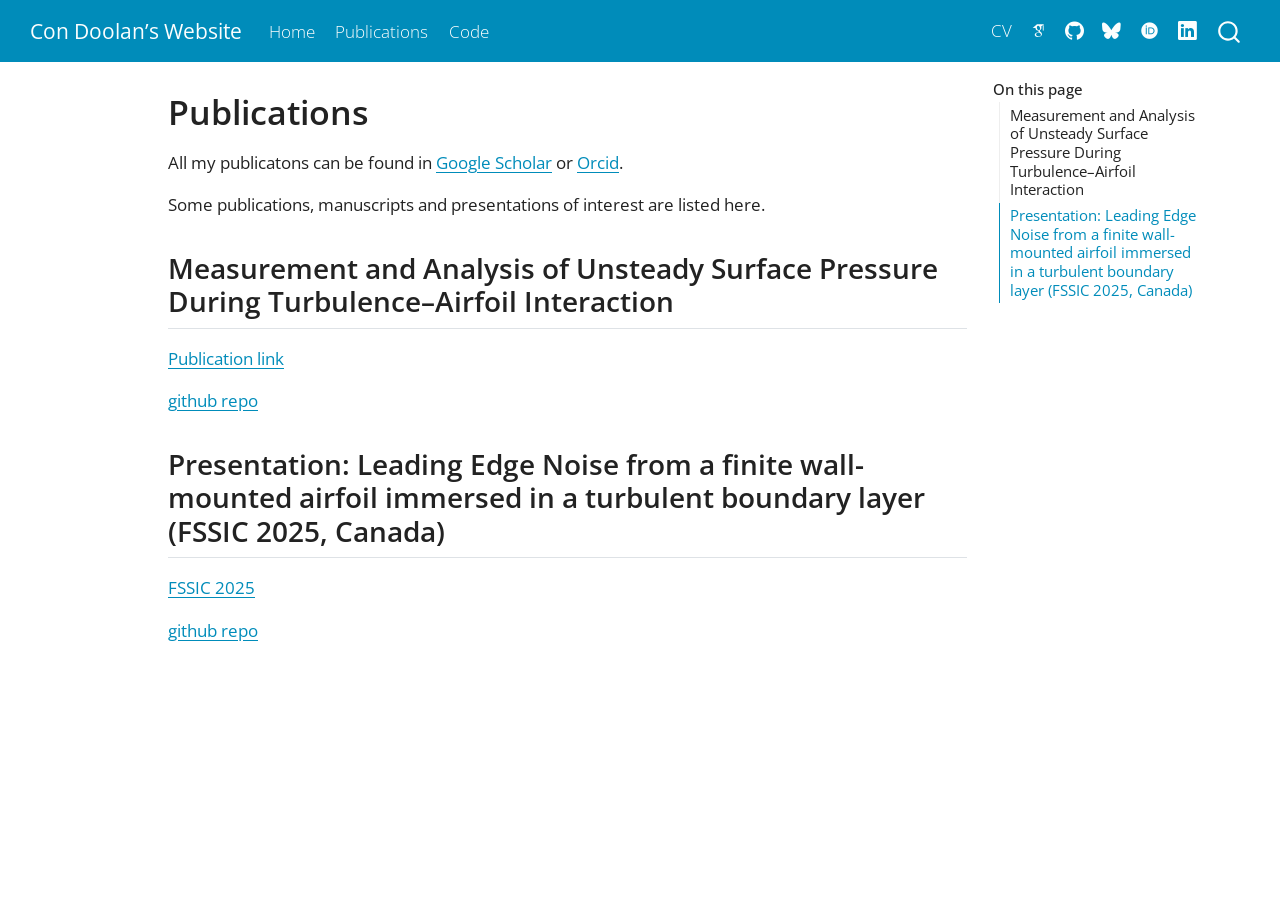
==== commit 21e7e80f: "Publish site to docs/" ====
--- a/docs/papers.html
+++ b/docs/papers.html
@@ -161,7 +161,7 @@
    
   <ul>
   <li><a href="#measurement-and-analysis-of-unsteady-surface-pressure-during-turbulenceairfoil-interaction" id="toc-measurement-and-analysis-of-unsteady-surface-pressure-during-turbulenceairfoil-interaction" class="nav-link active" data-scroll-target="#measurement-and-analysis-of-unsteady-surface-pressure-during-turbulenceairfoil-interaction">Measurement and Analysis of Unsteady Surface Pressure During Turbulence–Airfoil Interaction</a></li>
-  <li><a href="#presentation-leading-edge-noise-from-a-finite-wall-mounted-airfoil-immersed-in-a-turbulent-boundary-layer-fssic-2025-canada" id="toc-presentation-leading-edge-noise-from-a-finite-wall-mounted-airfoil-immersed-in-a-turbulent-boundary-layer-fssic-2025-canada" class="nav-link" data-scroll-target="#presentation-leading-edge-noise-from-a-finite-wall-mounted-airfoil-immersed-in-a-turbulent-boundary-layer-fssic-2025-canada">Presentation: Leading edge noise from a finite wall-mounted airfoil immersed in a turbulent boundary layer (FSSIC 2025, Canada)</a></li>
+  <li><a href="#presentation-leading-edge-noise-from-a-finite-wall-mounted-airfoil-immersed-in-a-turbulent-boundary-layer-fssic-2025-canada" id="toc-presentation-leading-edge-noise-from-a-finite-wall-mounted-airfoil-immersed-in-a-turbulent-boundary-layer-fssic-2025-canada" class="nav-link" data-scroll-target="#presentation-leading-edge-noise-from-a-finite-wall-mounted-airfoil-immersed-in-a-turbulent-boundary-layer-fssic-2025-canada">Presentation: Leading Edge Noise from a finite wall-mounted airfoil immersed in a turbulent boundary layer (FSSIC 2025, Canada)</a></li>
   </ul>
 </nav>
     </div>
@@ -195,7 +195,7 @@
 <p><a href="https://github.com/condoolan/Pubs/tree/main/AIAA_2025" target="_blank">github repo</a></p>
 </section>
 <section id="presentation-leading-edge-noise-from-a-finite-wall-mounted-airfoil-immersed-in-a-turbulent-boundary-layer-fssic-2025-canada" class="level2">
-<h2 class="anchored" data-anchor-id="presentation-leading-edge-noise-from-a-finite-wall-mounted-airfoil-immersed-in-a-turbulent-boundary-layer-fssic-2025-canada">Presentation: Leading edge noise from a finite wall-mounted airfoil immersed in a turbulent boundary layer (FSSIC 2025, Canada)</h2>
+<h2 class="anchored" data-anchor-id="presentation-leading-edge-noise-from-a-finite-wall-mounted-airfoil-immersed-in-a-turbulent-boundary-layer-fssic-2025-canada">Presentation: Leading Edge Noise from a finite wall-mounted airfoil immersed in a turbulent boundary layer (FSSIC 2025, Canada)</h2>
 <p><a href="https://fssic2025.com/">FSSIC 2025</a></p>
 <p><a href="https://github.com/condoolan/Pubs/tree/main/FSSIC_25">github repo</a></p>
 <!--[Research](res_papers.qmd)
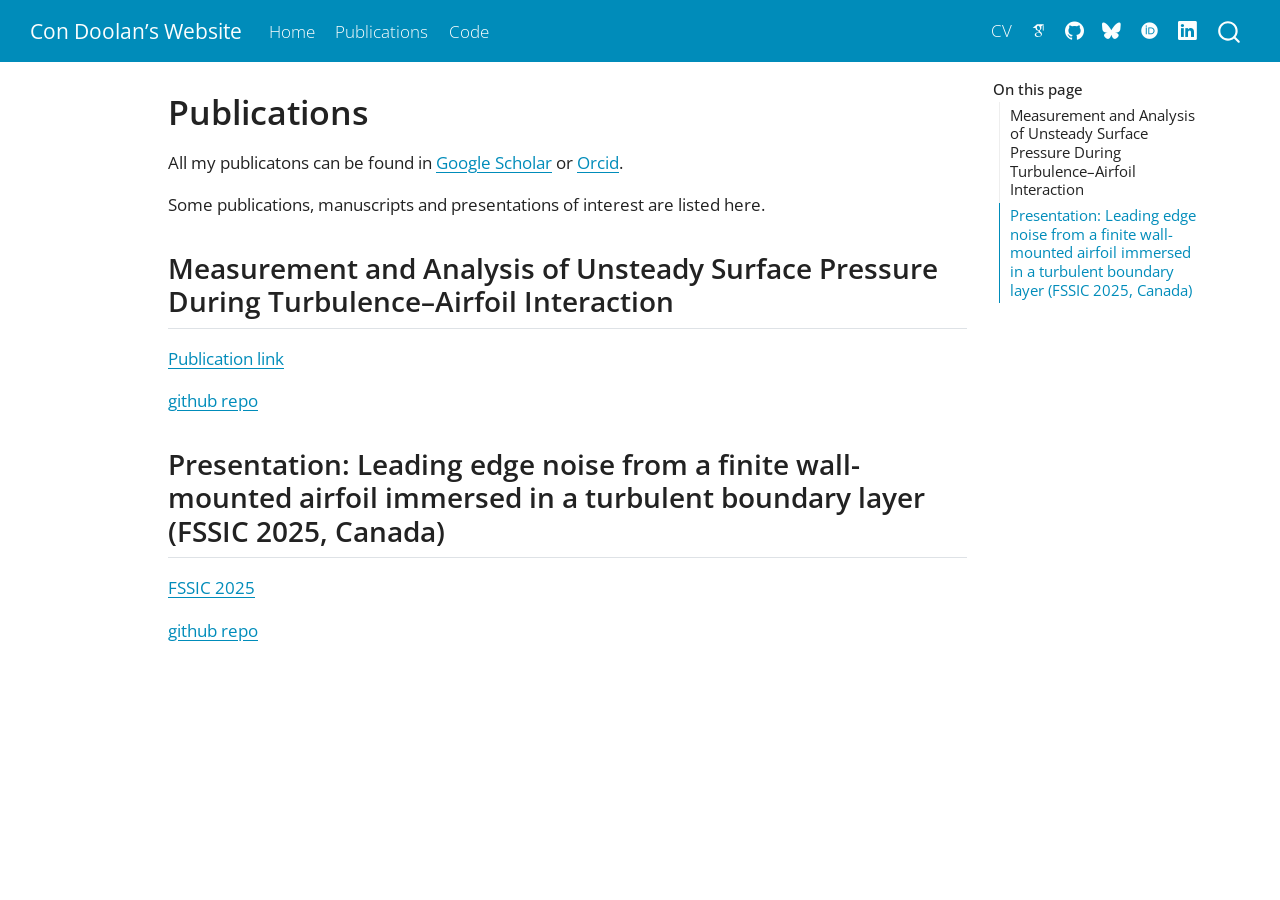
==== commit c98c4193: "Publish site to docs/" ====
--- a/docs/papers.html
+++ b/docs/papers.html
@@ -161,7 +161,7 @@
    
   <ul>
   <li><a href="#measurement-and-analysis-of-unsteady-surface-pressure-during-turbulenceairfoil-interaction" id="toc-measurement-and-analysis-of-unsteady-surface-pressure-during-turbulenceairfoil-interaction" class="nav-link active" data-scroll-target="#measurement-and-analysis-of-unsteady-surface-pressure-during-turbulenceairfoil-interaction">Measurement and Analysis of Unsteady Surface Pressure During Turbulence–Airfoil Interaction</a></li>
-  <li><a href="#presentation-leading-edge-noise-from-a-finite-wall-mounted-airfoil-immersed-in-a-turbulent-boundary-layer-fssic-2025-canada" id="toc-presentation-leading-edge-noise-from-a-finite-wall-mounted-airfoil-immersed-in-a-turbulent-boundary-layer-fssic-2025-canada" class="nav-link" data-scroll-target="#presentation-leading-edge-noise-from-a-finite-wall-mounted-airfoil-immersed-in-a-turbulent-boundary-layer-fssic-2025-canada">Presentation: Leading Edge Noise from a finite wall-mounted airfoil immersed in a turbulent boundary layer (FSSIC 2025, Canada)</a></li>
+  <li><a href="#presentation-leading-edge-noise-from-a-finite-wall-mounted-airfoil-immersed-in-a-turbulent-boundary-layer-fssic-2025-canada" id="toc-presentation-leading-edge-noise-from-a-finite-wall-mounted-airfoil-immersed-in-a-turbulent-boundary-layer-fssic-2025-canada" class="nav-link" data-scroll-target="#presentation-leading-edge-noise-from-a-finite-wall-mounted-airfoil-immersed-in-a-turbulent-boundary-layer-fssic-2025-canada">Presentation: Leading edge noise from a finite wall-mounted airfoil immersed in a turbulent boundary layer (FSSIC 2025, Canada)</a></li>
   </ul>
 </nav>
     </div>
@@ -195,7 +195,7 @@
 <p><a href="https://github.com/condoolan/Pubs/tree/main/AIAA_2025" target="_blank">github repo</a></p>
 </section>
 <section id="presentation-leading-edge-noise-from-a-finite-wall-mounted-airfoil-immersed-in-a-turbulent-boundary-layer-fssic-2025-canada" class="level2">
-<h2 class="anchored" data-anchor-id="presentation-leading-edge-noise-from-a-finite-wall-mounted-airfoil-immersed-in-a-turbulent-boundary-layer-fssic-2025-canada">Presentation: Leading Edge Noise from a finite wall-mounted airfoil immersed in a turbulent boundary layer (FSSIC 2025, Canada)</h2>
+<h2 class="anchored" data-anchor-id="presentation-leading-edge-noise-from-a-finite-wall-mounted-airfoil-immersed-in-a-turbulent-boundary-layer-fssic-2025-canada">Presentation: Leading edge noise from a finite wall-mounted airfoil immersed in a turbulent boundary layer (FSSIC 2025, Canada)</h2>
 <p><a href="https://fssic2025.com/">FSSIC 2025</a></p>
 <p><a href="https://github.com/condoolan/Pubs/tree/main/FSSIC_25">github repo</a></p>
 <!--[Research](res_papers.qmd)
